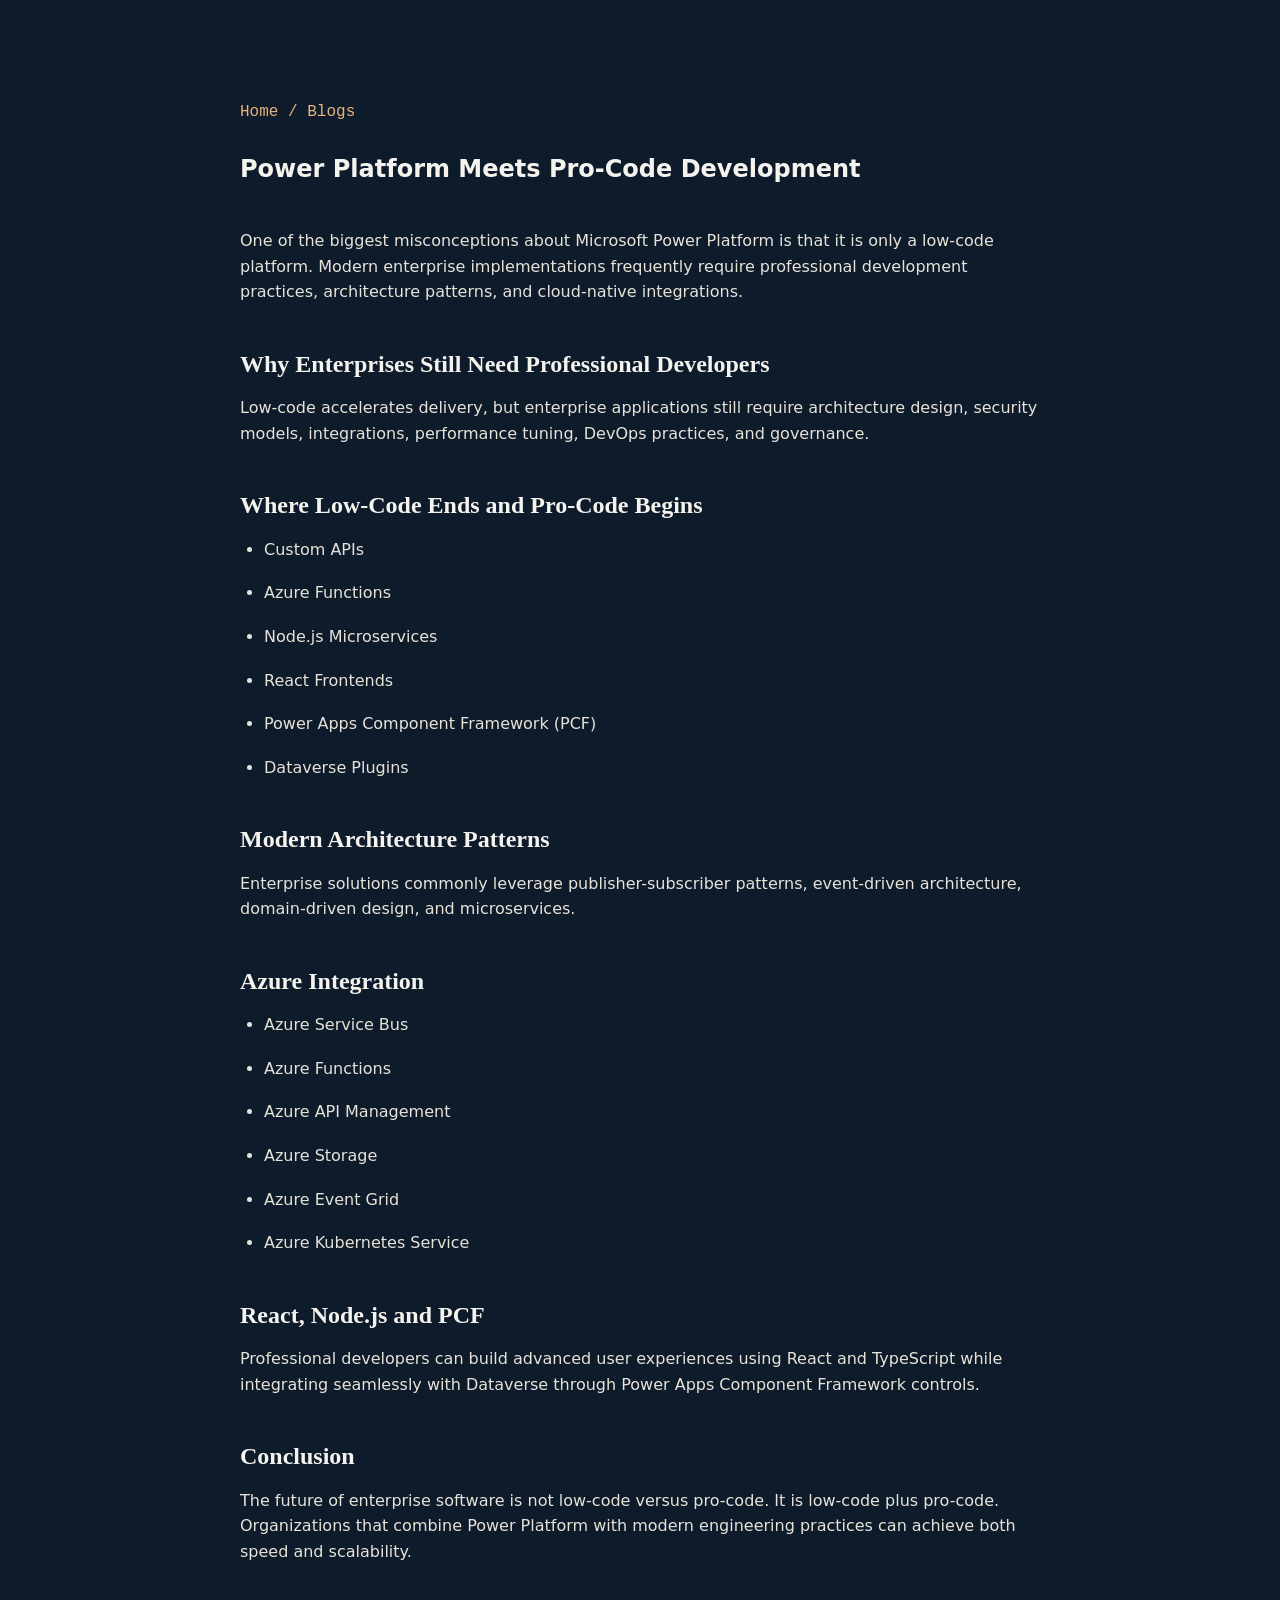
==== blogs/contents/blog-powerplatform-procode.html @ e81e3c14 "main: blogs added" ====
<!doctype html>
<html lang="en">
  <head>
    <meta charset="UTF-8" />
    <meta name="viewport" content="width=device-width,initial-scale=1" />

    <title>Power Platform Meets Pro-Code Development</title>

    <link rel="stylesheet" href="../../style.css" />
  </head>

  <body>
    <section class="wrap" style="padding-top: 100px">
      <div class="blog-header">
        <div class="blog-breadcrumb">
          <a href="../../index.html">Home</a> /
          <a href="../index.html">Blogs</a>
        </div>

        <h1 class="section-title">Power Platform Meets Pro-Code Development</h1>
      </div>

      <article class="blog-content">
        <p>
          One of the biggest misconceptions about Microsoft Power Platform is
          that it is only a low-code platform. Modern enterprise implementations
          frequently require professional development practices, architecture
          patterns, and cloud-native integrations.
        </p>

        <h2>Why Enterprises Still Need Professional Developers</h2>

        <p>
          Low-code accelerates delivery, but enterprise applications still
          require architecture design, security models, integrations,
          performance tuning, DevOps practices, and governance.
        </p>

        <h2>Where Low-Code Ends and Pro-Code Begins</h2>

        <ul>
          <li>Custom APIs</li>
          <li>Azure Functions</li>
          <li>Node.js Microservices</li>
          <li>React Frontends</li>
          <li>Power Apps Component Framework (PCF)</li>
          <li>Dataverse Plugins</li>
        </ul>

        <h2>Modern Architecture Patterns</h2>

        <p>
          Enterprise solutions commonly leverage publisher-subscriber patterns,
          event-driven architecture, domain-driven design, and microservices.
        </p>

        <h2>Azure Integration</h2>

        <ul>
          <li>Azure Service Bus</li>
          <li>Azure Functions</li>
          <li>Azure API Management</li>
          <li>Azure Storage</li>
          <li>Azure Event Grid</li>
          <li>Azure Kubernetes Service</li>
        </ul>

        <h2>React, Node.js and PCF</h2>

        <p>
          Professional developers can build advanced user experiences using
          React and TypeScript while integrating seamlessly with Dataverse
          through Power Apps Component Framework controls.
        </p>

        <h2>Conclusion</h2>

        <p>
          The future of enterprise software is not low-code versus pro-code. It
          is low-code plus pro-code. Organizations that combine Power Platform
          with modern engineering practices can achieve both speed and
          scalability.
        </p>
      </article>
    </section>
  </body>
</html>
---- style.css ----
:root {
  --ink: #0e1b2b;
  --ink-soft: #16263a;
  --surface: #1b2c42;
  --paper: #f5f3ee;
  --paper-dim: #e7e3d9;
  --copper: #d98e45;
  --copper-soft: #e8b27c;
  --slate: #5c6b80;
  --muted: #8a93a0;
  --line: rgba(245, 243, 238, 0.12);

  --font-display: "Fraunces", serif;
  --font-body: "Inter", system-ui, sans-serif;
  --font-mono: "JetBrains Mono", monospace;

  --maxw: 1100px;
}

* {
  margin: 0;
  padding: 0;
  box-sizing: border-box;
}

html {
  scroll-behavior: smooth;
}

@media (prefers-reduced-motion: reduce) {
  html {
    scroll-behavior: auto;
  }
  * {
    animation-duration: 0.01ms !important;
    animation-iteration-count: 1 !important;
    transition-duration: 0.01ms !important;
    scroll-behavior: auto !important;
  }
}

body {
  background: var(--ink);
  color: var(--paper);
  font-family: var(--font-body);
  line-height: 1.6;
  -webkit-font-smoothing: antialiased;
  overflow-x: hidden;
}

a {
  color: inherit;
  text-decoration: none;
}

::selection {
  background: var(--copper);
  color: var(--ink);
}

:focus-visible {
  outline: 2px solid var(--copper);
  outline-offset: 3px;
  border-radius: 2px;
}

/* ---------- layout shell ---------- */
.wrap {
  max-width: var(--maxw);
  margin: 0 auto;
  padding: 0 32px;
  position: relative;
}

section {
  position: relative;
  padding: 120px 0 0;
}
section:first-of-type {
  padding-top: 0;
}
section:last-of-type {
  padding-bottom: 140px;
}

/* trace line signature element */
.trace-rail {
  position: absolute;
  left: 0;
  top: 0;
  width: 2px;
  height: 100%;
  background: var(--line);
  z-index: 0;
}
.trace-rail::after {
  content: "";
  position: absolute;
  left: -2px;
  top: 0;
  width: 6px;
  height: 90px;
  background: linear-gradient(
    to bottom,
    transparent,
    var(--copper) 50%,
    transparent
  );
  opacity: 0;
  filter: blur(1px);
  animation: pulse-travel 7s ease-in-out infinite;
}
@keyframes pulse-travel {
  0% {
    top: -90px;
    opacity: 0;
  }
  8% {
    opacity: 0.9;
  }
  45% {
    opacity: 0.9;
  }
  55% {
    opacity: 0;
  }
  100% {
    top: -90px;
    opacity: 0;
  }
}

.node-dot {
  position: absolute;
  left: -5px;
  top: 6px;
  width: 12px;
  height: 12px;
  border-radius: 50%;
  background: var(--ink);
  border: 2px solid var(--copper);
  z-index: 2;
}

.section-inner {
  padding-left: 36px;
}

/* ---------- nav ---------- */
header.site-nav {
  position: fixed;
  top: 0;
  left: 0;
  right: 0;
  z-index: 50;
  background: rgba(14, 27, 43, 0.82);
  backdrop-filter: blur(10px);
  border-bottom: 1px solid var(--line);
}
.nav-inner {
  max-width: var(--maxw);
  margin: 0 auto;
  padding: 18px 32px;
  display: flex;
  justify-content: space-between;
  align-items: center;
}
.nav-mark {
  font-family: var(--font-mono);
  font-size: 13px;
  letter-spacing: 0.06em;
  color: var(--copper-soft);
}
.nav-links {
  display: flex;
  gap: 32px;
  font-family: var(--font-mono);
  font-size: 12.5px;
  letter-spacing: 0.04em;
  text-transform: uppercase;
}
.nav-links a {
  color: var(--muted);
  transition: color 0.2s ease;
  position: relative;
}
.nav-links a:hover {
  color: var(--paper);
}
.nav-toggle {
  display: none;
}

/* ---------- hero ---------- */
.hero {
  min-height: 100vh;
  display: flex;
  flex-direction: column;
  justify-content: center;
  padding-top: 110px;
  padding-bottom: 80px;
}

.eyebrow {
  font-family: var(--font-mono);
  font-size: 13px;
  letter-spacing: 0.12em;
  text-transform: uppercase;
  color: var(--copper);
  display: flex;
  align-items: center;
  gap: 10px;
  margin-bottom: 28px;
  opacity: 0;
  animation: rise 0.8s ease 0.1s forwards;
}
.eyebrow::before {
  content: "";
  width: 7px;
  height: 7px;
  border-radius: 50%;
  background: var(--copper);
  box-shadow: 0 0 0 4px rgba(217, 142, 69, 0.18);
}

h1.hero-name {
  font-family: var(--font-display);
  font-weight: 500;
  font-size: clamp(48px, 8vw, 92px);
  line-height: 1.02;
  letter-spacing: -0.01em;
  color: var(--paper);
  opacity: 0;
  animation: rise 0.9s ease 0.25s forwards;
}
h1.hero-name em {
  font-style: italic;
  color: var(--copper-soft);
  font-weight: 500;
}

.hero-role {
  font-family: var(--font-body);
  font-weight: 500;
  font-size: clamp(18px, 2.4vw, 24px);
  color: var(--slate);
  margin-top: 18px;
  max-width: 620px;
  opacity: 0;
  animation: rise 0.9s ease 0.4s forwards;
}
.hero-role strong {
  color: var(--paper);
  font-weight: 600;
}

.hero-desc {
  margin-top: 24px;
  max-width: 560px;
  color: var(--muted);
  font-size: 16px;
  opacity: 0;
  animation: rise 0.9s ease 0.55s forwards;
}

.hero-actions {
  margin-top: 40px;
  display: flex;
  gap: 16px;
  flex-wrap: wrap;
  opacity: 0;
  animation: rise 0.9s ease 0.7s forwards;
}

@keyframes rise {
  from {
    opacity: 0;
    transform: translateY(16px);
  }
  to {
    opacity: 1;
    transform: translateY(0);
  }
}

.btn {
  font-family: var(--font-mono);
  font-size: 13px;
  letter-spacing: 0.03em;
  padding: 14px 26px;
  border-radius: 4px;
  display: inline-flex;
  align-items: center;
  gap: 8px;
  transition:
    transform 0.25s ease,
    background 0.25s ease,
    border-color 0.25s ease;
}
.btn-primary {
  background: var(--copper);
  color: var(--ink);
}
.btn-primary:hover {
  background: var(--copper-soft);
  transform: translateY(-2px);
}
.btn-ghost {
  border: 1px solid var(--line);
  color: var(--paper);
}
.btn-ghost:hover {
  border-color: var(--copper);
  color: var(--copper-soft);
  transform: translateY(-2px);
}

.hero-meta {
  margin-top: 64px;
  display: flex;
  gap: 48px;
  flex-wrap: wrap;
  opacity: 0;
  animation: rise 0.9s ease 0.85s forwards;
}
.meta-item {
  font-family: var(--font-mono);
}
.meta-num {
  font-family: var(--font-display);
  font-size: 34px;
  color: var(--paper);
  font-weight: 500;
}
.meta-label {
  font-size: 11.5px;
  color: var(--muted);
  text-transform: uppercase;
  letter-spacing: 0.08em;
  margin-top: 4px;
}

/* ---------- section headings ---------- */
.section-tag {
  font-family: var(--font-mono);
  font-size: 12.5px;
  letter-spacing: 0.1em;
  text-transform: uppercase;
  color: var(--copper);
  margin-bottom: 14px;
}
h2.section-title {
  font-family: var(--font-display);
  font-weight: 500;
  font-size: clamp(30px, 4vw, 42px);
  color: var(--paper);
  margin-bottom: 48px;
  max-width: 640px;
}

/* ---------- about ---------- */
.about-grid {
  display: grid;
  grid-template-columns: 1.3fr 1fr;
  gap: 60px;
  align-items: start;
  padding-bottom: 60px;
}
.about-text p {
  color: var(--paper-dim);
  font-size: 16.5px;
  margin-bottom: 18px;
  max-width: 560px;
}
.about-text p:last-child {
  margin-bottom: 0;
}

.stack-panel {
  background: var(--surface);
  border: 1px solid var(--line);
  border-radius: 10px;
  padding: 28px;
}
.stack-group {
  margin-bottom: 22px;
}
.stack-group:last-child {
  margin-bottom: 0;
}
.stack-group-label {
  font-family: var(--font-mono);
  font-size: 11px;
  letter-spacing: 0.08em;
  text-transform: uppercase;
  color: var(--muted);
  margin-bottom: 10px;
}
.pill-row {
  display: flex;
  flex-wrap: wrap;
  gap: 8px;
}
.pill {
  font-family: var(--font-mono);
  font-size: 12.5px;
  padding: 6px 12px;
  border-radius: 20px;
  border: 1px solid var(--line);
  color: var(--paper-dim);
  background: rgba(245, 243, 238, 0.03);
}
.pill.accent {
  border-color: rgba(217, 142, 69, 0.4);
  color: var(--copper-soft);
}

/* ---------- experience ---------- */
.job {
  border-top: 1px solid var(--line);
  padding: 36px 0;
  display: grid;
  grid-template-columns: 230px 1fr;
  gap: 36px;
}
.job:first-of-type {
  border-top: none;
  padding-top: 0;
}

.job-period {
  font-family: var(--font-mono);
  font-size: 13px;
  color: var(--muted);
  line-height: 1.7;
}
.job-period .current-dot {
  display: inline-block;
  width: 6px;
  height: 6px;
  border-radius: 50%;
  background: var(--copper);
  margin-right: 6px;
  box-shadow: 0 0 0 3px rgba(217, 142, 69, 0.2);
}

.job-title {
  font-family: var(--font-display);
  font-size: 23px;
  font-weight: 500;
  color: var(--paper);
}
.job-company {
  font-size: 14.5px;
  color: var(--copper-soft);
  margin-top: 4px;
  margin-bottom: 18px;
}
.job-points {
  list-style: none;
}
.job-points li {
  position: relative;
  padding-left: 20px;
  color: var(--paper-dim);
  font-size: 15px;
  margin-bottom: 12px;
}
.job-points li:last-child {
  margin-bottom: 0;
}
.job-points li::before {
  content: "";
  position: absolute;
  left: 0;
  top: 9px;
  width: 8px;
  height: 1.5px;
  background: var(--copper);
}
.job-points strong {
  color: var(--paper);
  font-weight: 600;
}

.job-empty-points {
  color: var(--muted);
  font-size: 14.5px;
  font-style: italic;
}

/* ---------- projects ---------- */
.project-grid {
  display: grid;
  grid-template-columns: repeat(3, 1fr);
  gap: 24px;
  padding-bottom: 60px;
}
.project-card {
  background: var(--surface);
  border: 1px solid var(--line);
  border-radius: 10px;
  padding: 30px 26px;
  transition:
    transform 0.3s ease,
    border-color 0.3s ease;
  display: flex;
  flex-direction: column;
}
.project-card:hover {
  transform: translateY(-4px);
  border-color: rgba(217, 142, 69, 0.4);
}
.project-index {
  font-family: var(--font-mono);
  font-size: 12px;
  color: var(--copper);
  margin-bottom: 16px;
}
.project-title {
  font-family: var(--font-display);
  font-size: 21px;
  font-weight: 500;
  color: var(--paper);
  margin-bottom: 12px;
}
.project-desc {
  color: var(--muted);
  font-size: 14.5px;
  flex-grow: 1;
  margin-bottom: 18px;
}
.project-tags {
  display: flex;
  flex-wrap: wrap;
  gap: 6px;
}
.tag {
  font-family: var(--font-mono);
  font-size: 11px;
  color: var(--slate);
  padding: 4px 9px;
  border: 1px solid var(--line);
  border-radius: 14px;
}

/* ---------- education + extracurricular ---------- */
.two-col {
  display: grid;
  grid-template-columns: 1fr 1fr;
  gap: 60px;
}
.edu-item {
  margin-bottom: 28px;
}
.edu-item:last-child {
  margin-bottom: 0;
}
.edu-degree {
  font-family: var(--font-display);
  font-size: 19px;
  color: var(--paper);
  font-weight: 500;
}
.edu-school {
  font-size: 14.5px;
  color: var(--muted);
  margin-top: 4px;
}
.edu-date {
  font-family: var(--font-mono);
  font-size: 12.5px;
  color: var(--copper-soft);
  margin-top: 6px;
}

.activity-item {
  border-top: 1px solid var(--line);
  padding: 18px 0;
}
.activity-item:first-child {
  border-top: none;
  padding-top: 0;
}
.activity-title {
  font-weight: 600;
  color: var(--paper);
  font-size: 15px;
  margin-bottom: 4px;
}
.activity-desc {
  color: var(--muted);
  font-size: 14px;
}

/* ---------- contact / footer ---------- */
.contact-panel {
  background: linear-gradient(135deg, var(--surface), var(--ink-soft));
  border: 1px solid var(--line);
  border-radius: 14px;
  padding: 56px;
  text-align: left;
}
.contact-panel h2 {
  font-family: var(--font-display);
  font-size: clamp(28px, 4vw, 40px);
  font-weight: 500;
  color: var(--paper);
  margin-bottom: 16px;
  max-width: 520px;
}
.contact-panel p {
  color: var(--muted);
  max-width: 480px;
  margin-bottom: 32px;
}
.contact-links {
  display: flex;
  gap: 16px;
  flex-wrap: wrap;
}

footer {
  margin-top: 90px;
  padding: 28px 0 50px;
  display: flex;
  justify-content: space-between;
  align-items: center;
  border-top: 1px solid var(--line);
  font-family: var(--font-mono);
  font-size: 12px;
  color: var(--muted);
  flex-wrap: wrap;
  gap: 12px;
}

/* ---------- reveal on scroll ---------- */
.reveal {
  opacity: 0;
  transform: translateY(24px);
  transition:
    opacity 0.7s ease,
    transform 0.7s ease;
}
.reveal.in {
  opacity: 1;
  transform: translateY(0);
}

/* ---------- responsive ---------- */
@media (max-width: 880px) {
  .about-grid,
  .two-col {
    grid-template-columns: 1fr;
    gap: 40px;
  }
  .project-grid {
    grid-template-columns: 1fr 1fr;
    gap: 18px;
  }
  .job {
    grid-template-columns: 1fr;
    gap: 10px;
  }
  .contact-panel {
    padding: 40px 28px;
  }
}

@media (max-width: 680px) {
  .wrap {
    padding: 0 20px;
  }
  section {
    padding-top: 90px;
  }
  .section-inner {
    padding-left: 26px;
  }
  .nav-links {
    position: fixed;
    top: 64px;
    left: 0;
    right: 0;
    background: var(--ink);
    flex-direction: column;
    gap: 0;
    padding: 8px 20px 20px;
    border-bottom: 1px solid var(--line);
    transform: translateY(-110%);
    transition: transform 0.3s ease;
    z-index: 60;
  }
  .nav-links.open {
    transform: translateY(0);
  }
  .nav-links a {
    padding: 14px 0;
    border-bottom: 1px solid var(--line);
  }
  .nav-toggle {
    display: flex;
    flex-direction: column;
    gap: 5px;
    background: none;
    border: none;
    cursor: pointer;
    padding: 6px;
    position: relative;
    z-index: 61;
  }
  .nav-toggle span {
    width: 22px;
    height: 1.5px;
    background: var(--paper);
    transition:
      transform 0.25s ease,
      opacity 0.25s ease;
  }
  .nav-toggle.open span:nth-child(1) {
    transform: translateY(6.5px) rotate(45deg);
  }
  .nav-toggle.open span:nth-child(2) {
    opacity: 0;
  }
  .nav-toggle.open span:nth-child(3) {
    transform: translateY(-6.5px) rotate(-45deg);
  }

  .hero-meta {
    gap: 32px;
  }
  .project-grid {
    grid-template-columns: 1fr;
  }
  .hero-actions {
    flex-direction: column;
    align-items: flex-start;
  }
  .btn {
    width: 100%;
    justify-content: center;
  }
  .contact-links {
    flex-direction: column;
  }
  .contact-links .btn {
    width: 100%;
  }
}

@media (max-width: 420px) {
  h1.hero-name {
    font-size: clamp(38px, 11vw, 56px);
  }
}

.project-card {
  text-decoration: none;
}

.project-card:hover .project-title {
  color: var(--copper-soft);
}

.blog-pagination {
  display: flex;
  justify-content: center;
  gap: 10px;
  margin-top: 40px;
}

.page-btn {
  padding: 10px 16px;
  border: 1px solid var(--line);
  color: var(--paper);
  background: transparent;
  cursor: pointer;
  border-radius: 4px;
}

.page-btn:hover {
  border-color: var(--copper);
}

.blog-layout {
  display: grid;
  gap: 24px;
}

.blog-header {
  max-width: 800px;
  margin: 0 auto 40px;
}

.blog-content {
  max-width: 800px;
  margin: auto;
}

.blog-content h2 {
  margin-top: 40px;
  margin-bottom: 12px;
  color: var(--paper);
  font-family: var(--font-display);
}

.blog-content p,
.blog-content li {
  color: var(--paper-dim);
  margin-bottom: 18px;
}

.blog-content ul {
  padding-left: 24px;
}

.blog-breadcrumb {
  color: var(--copper-soft);
  font-family: var(--font-mono);
  margin-bottom: 24px;
}

.blog-breadcrumb a:hover {
  color: var(--paper);
}
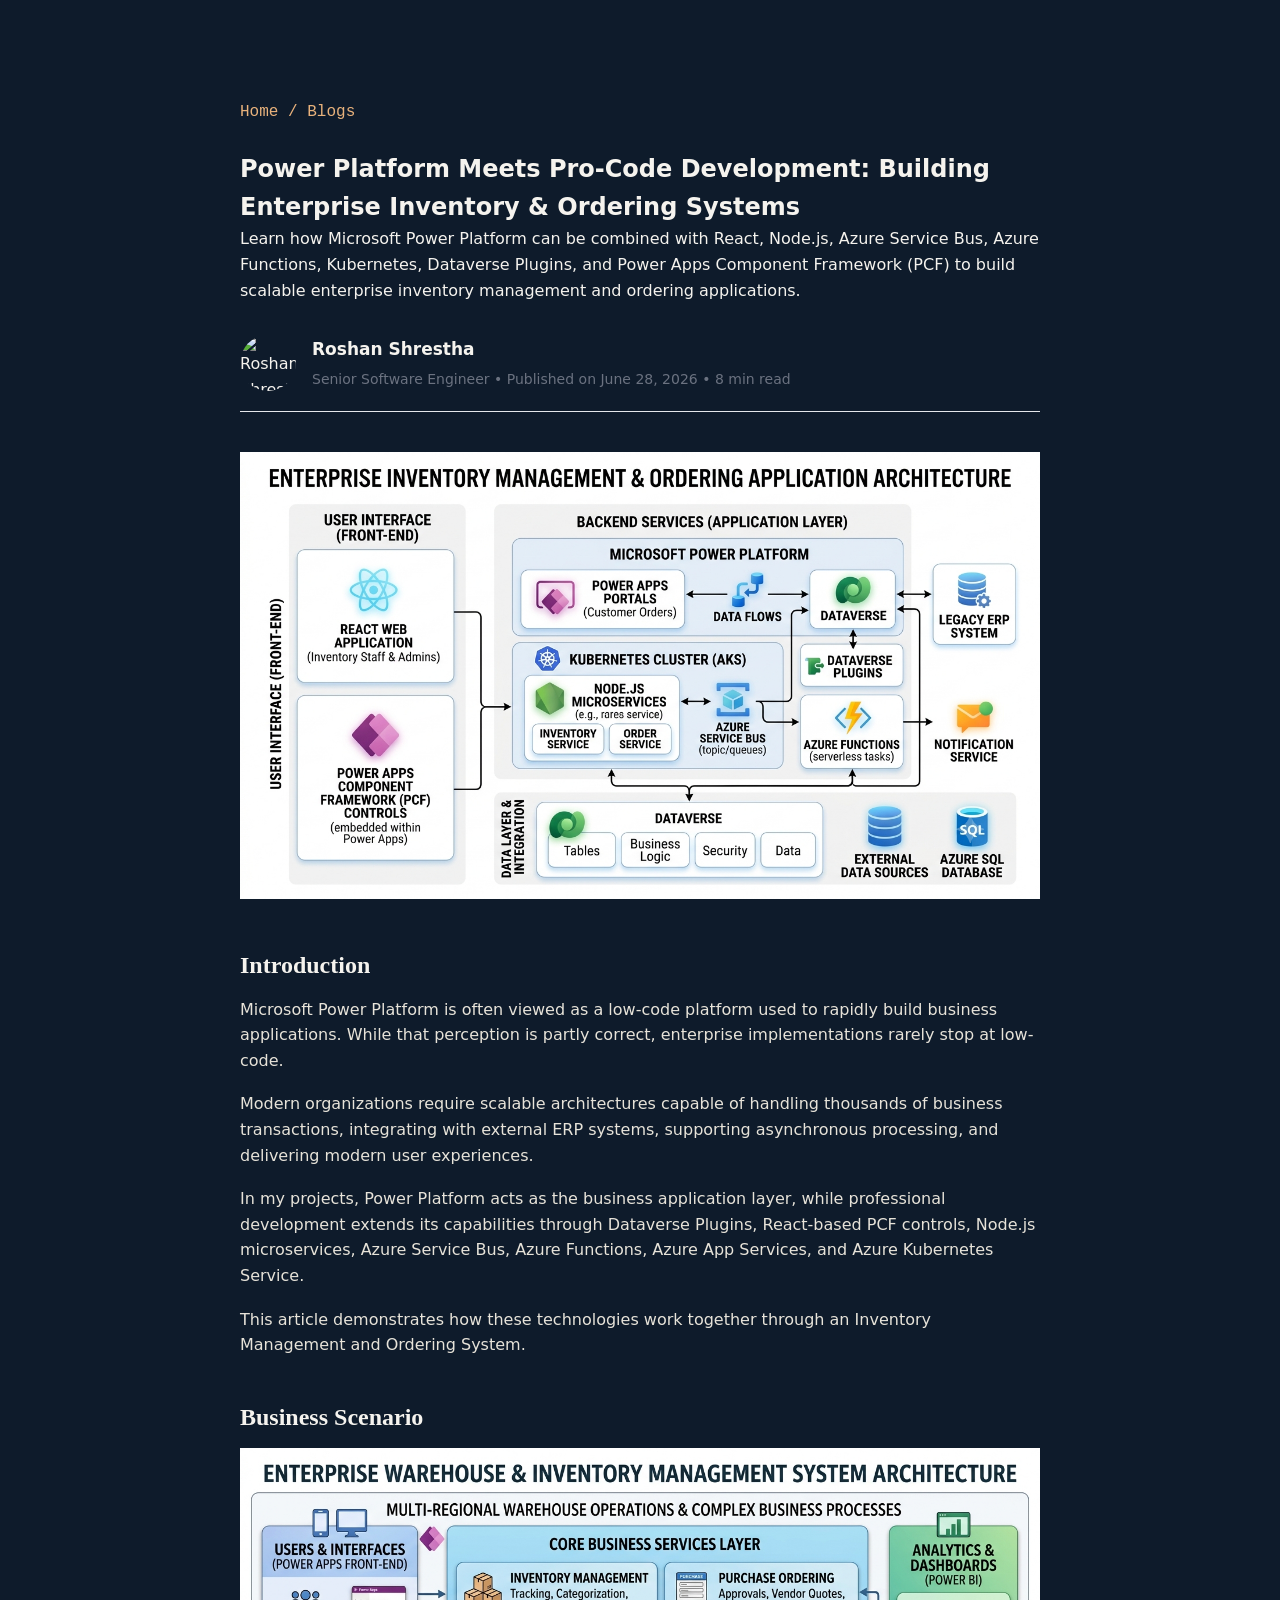
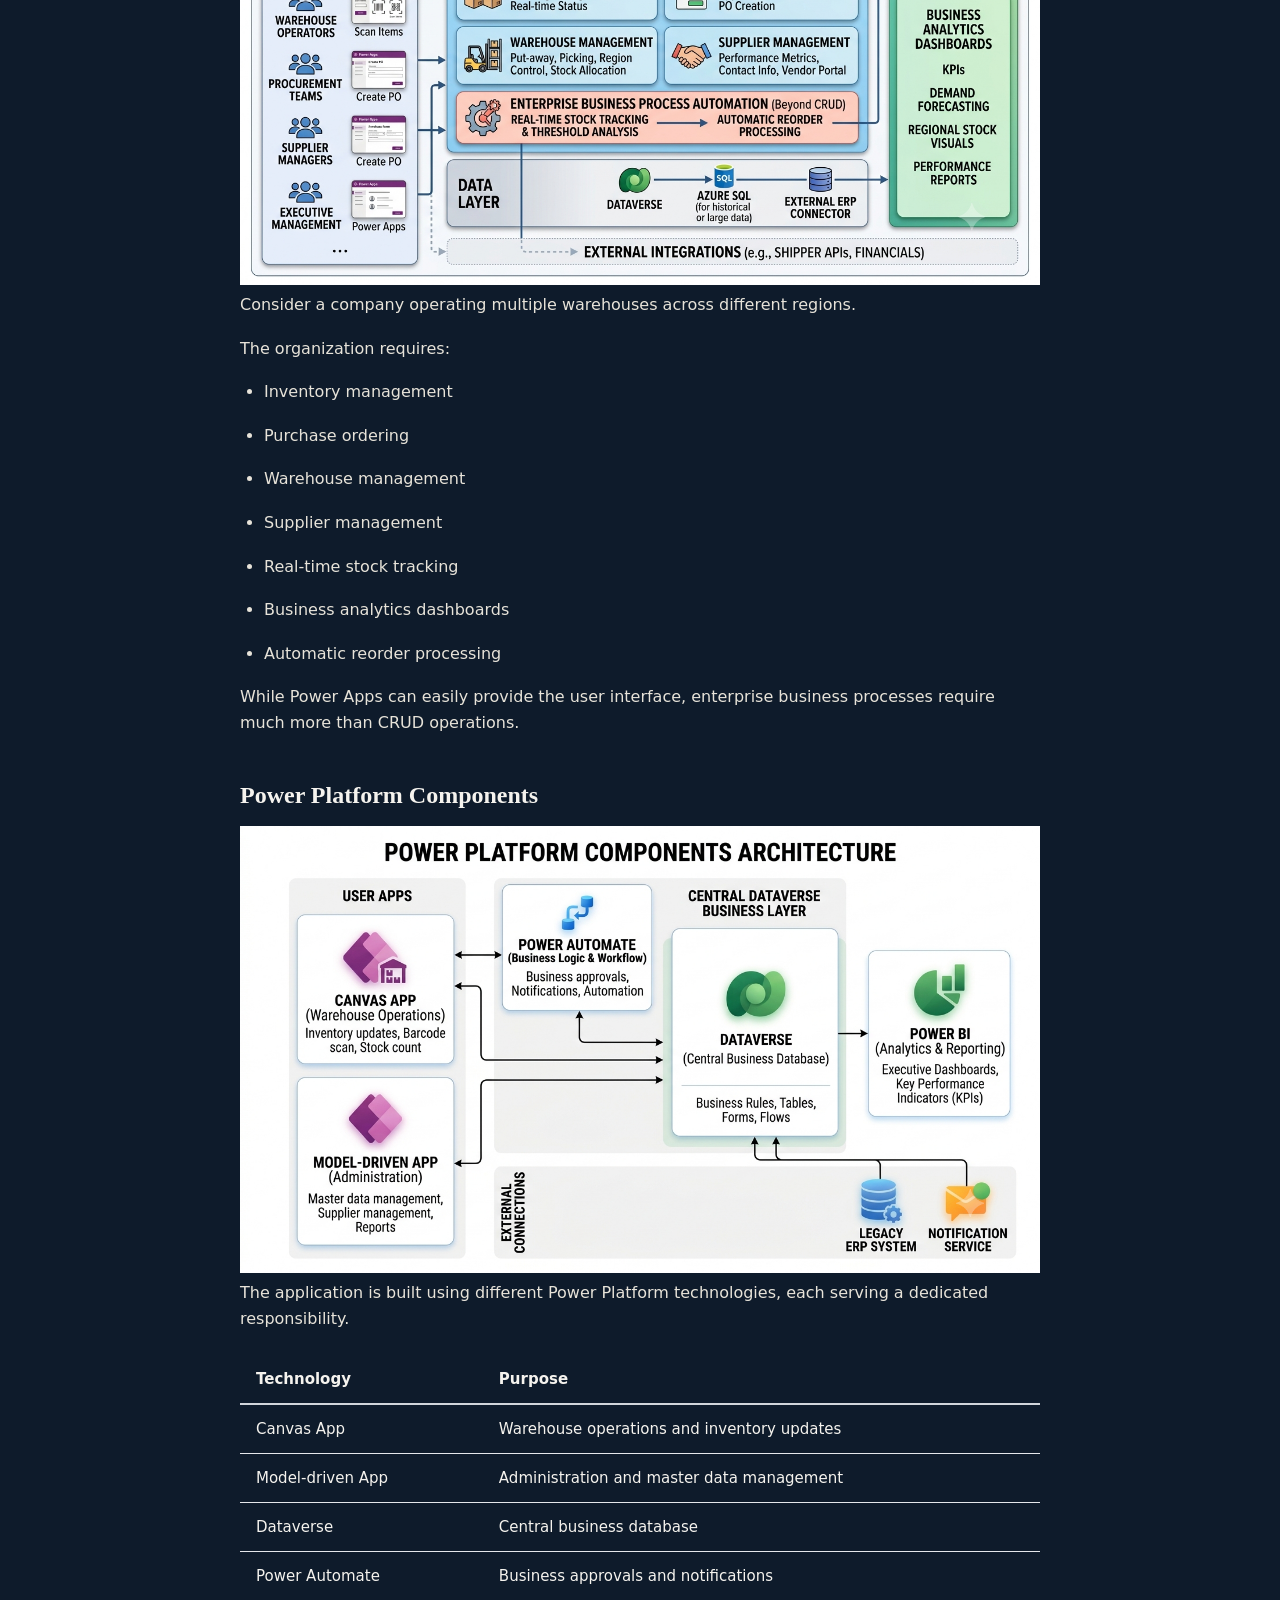
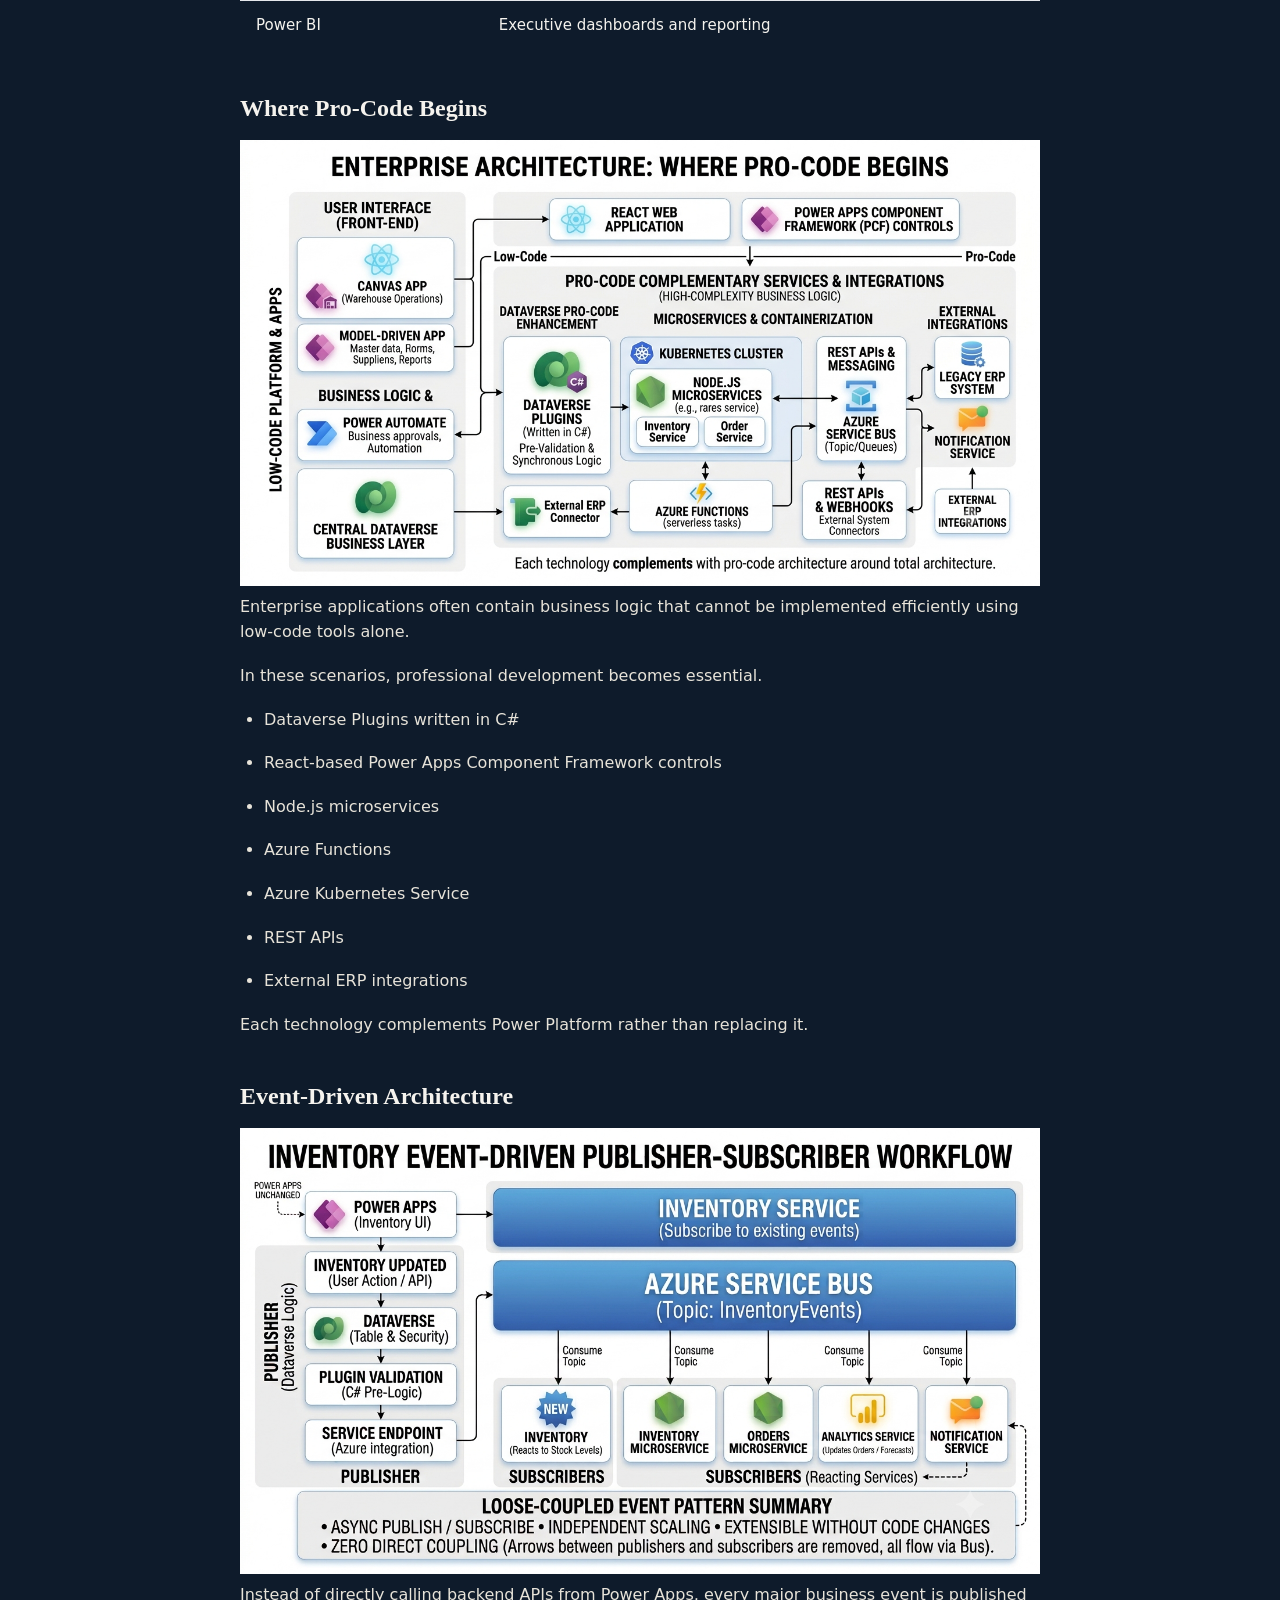
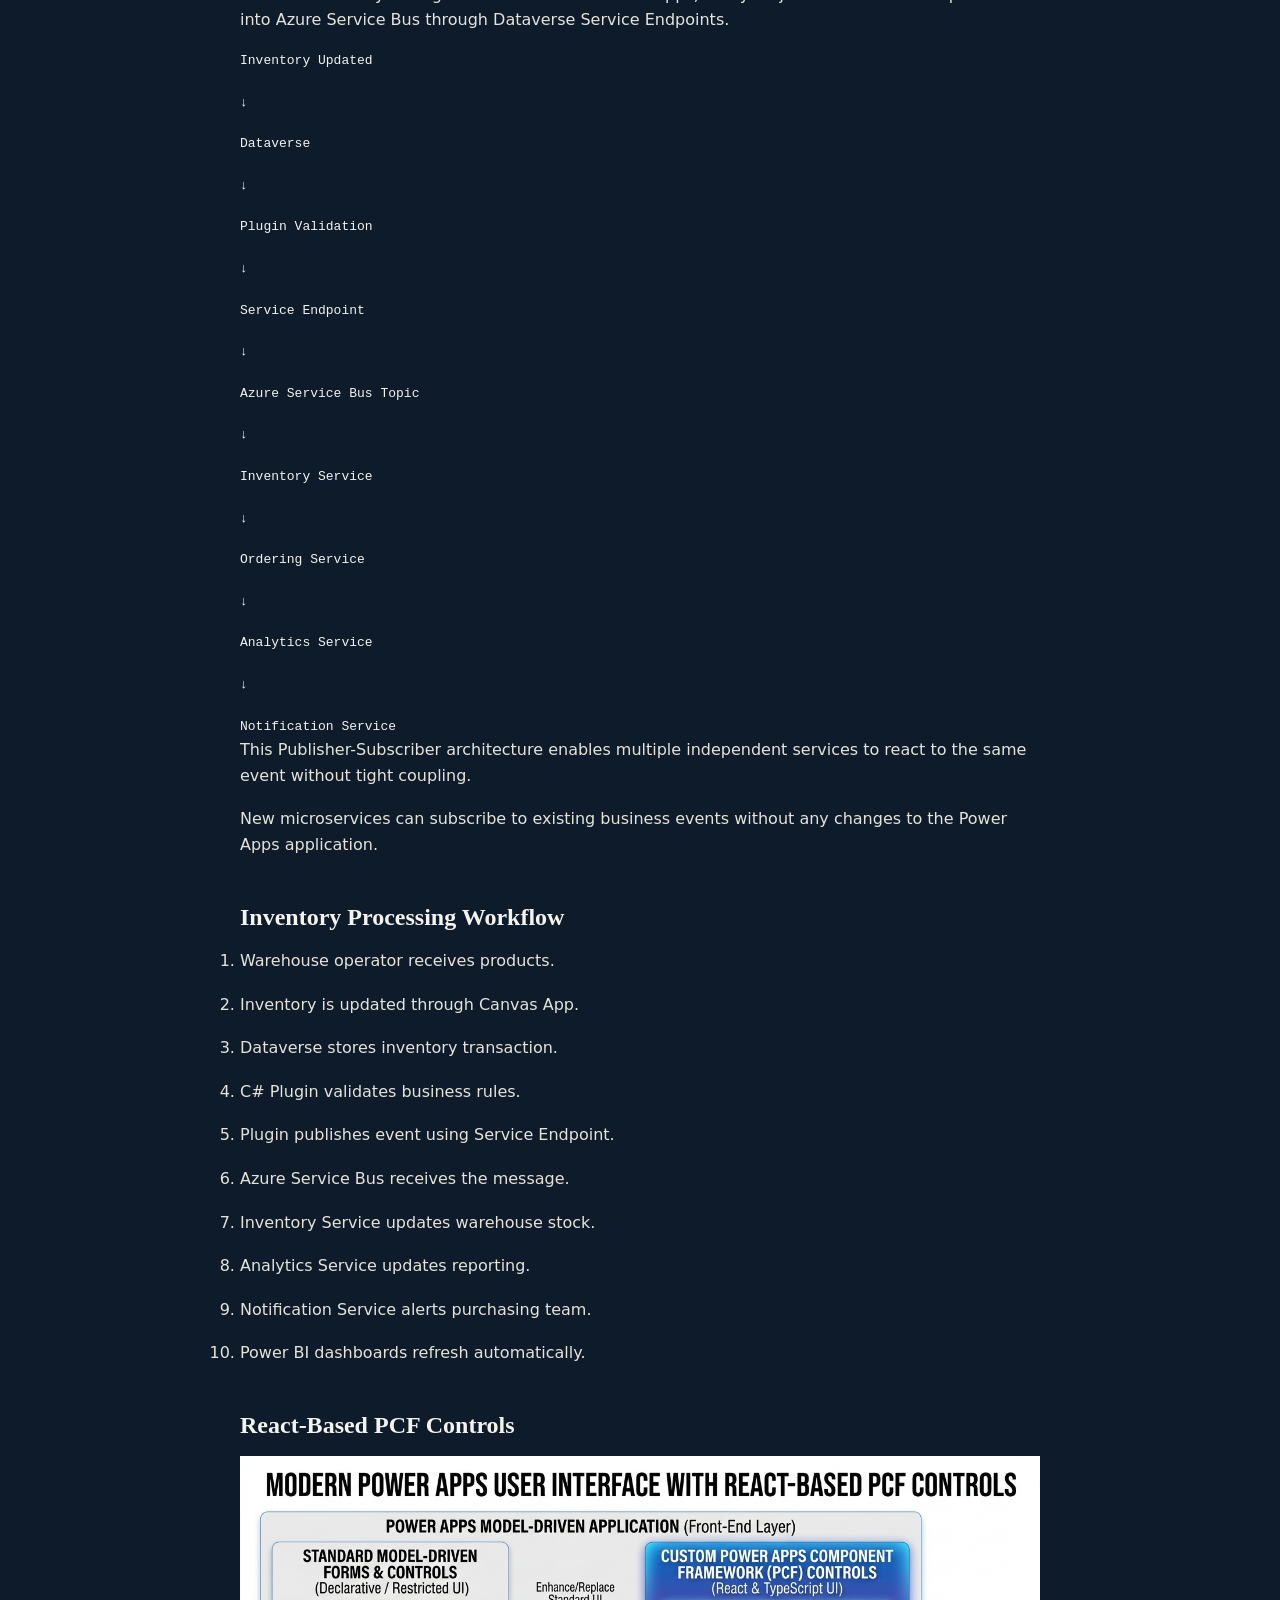
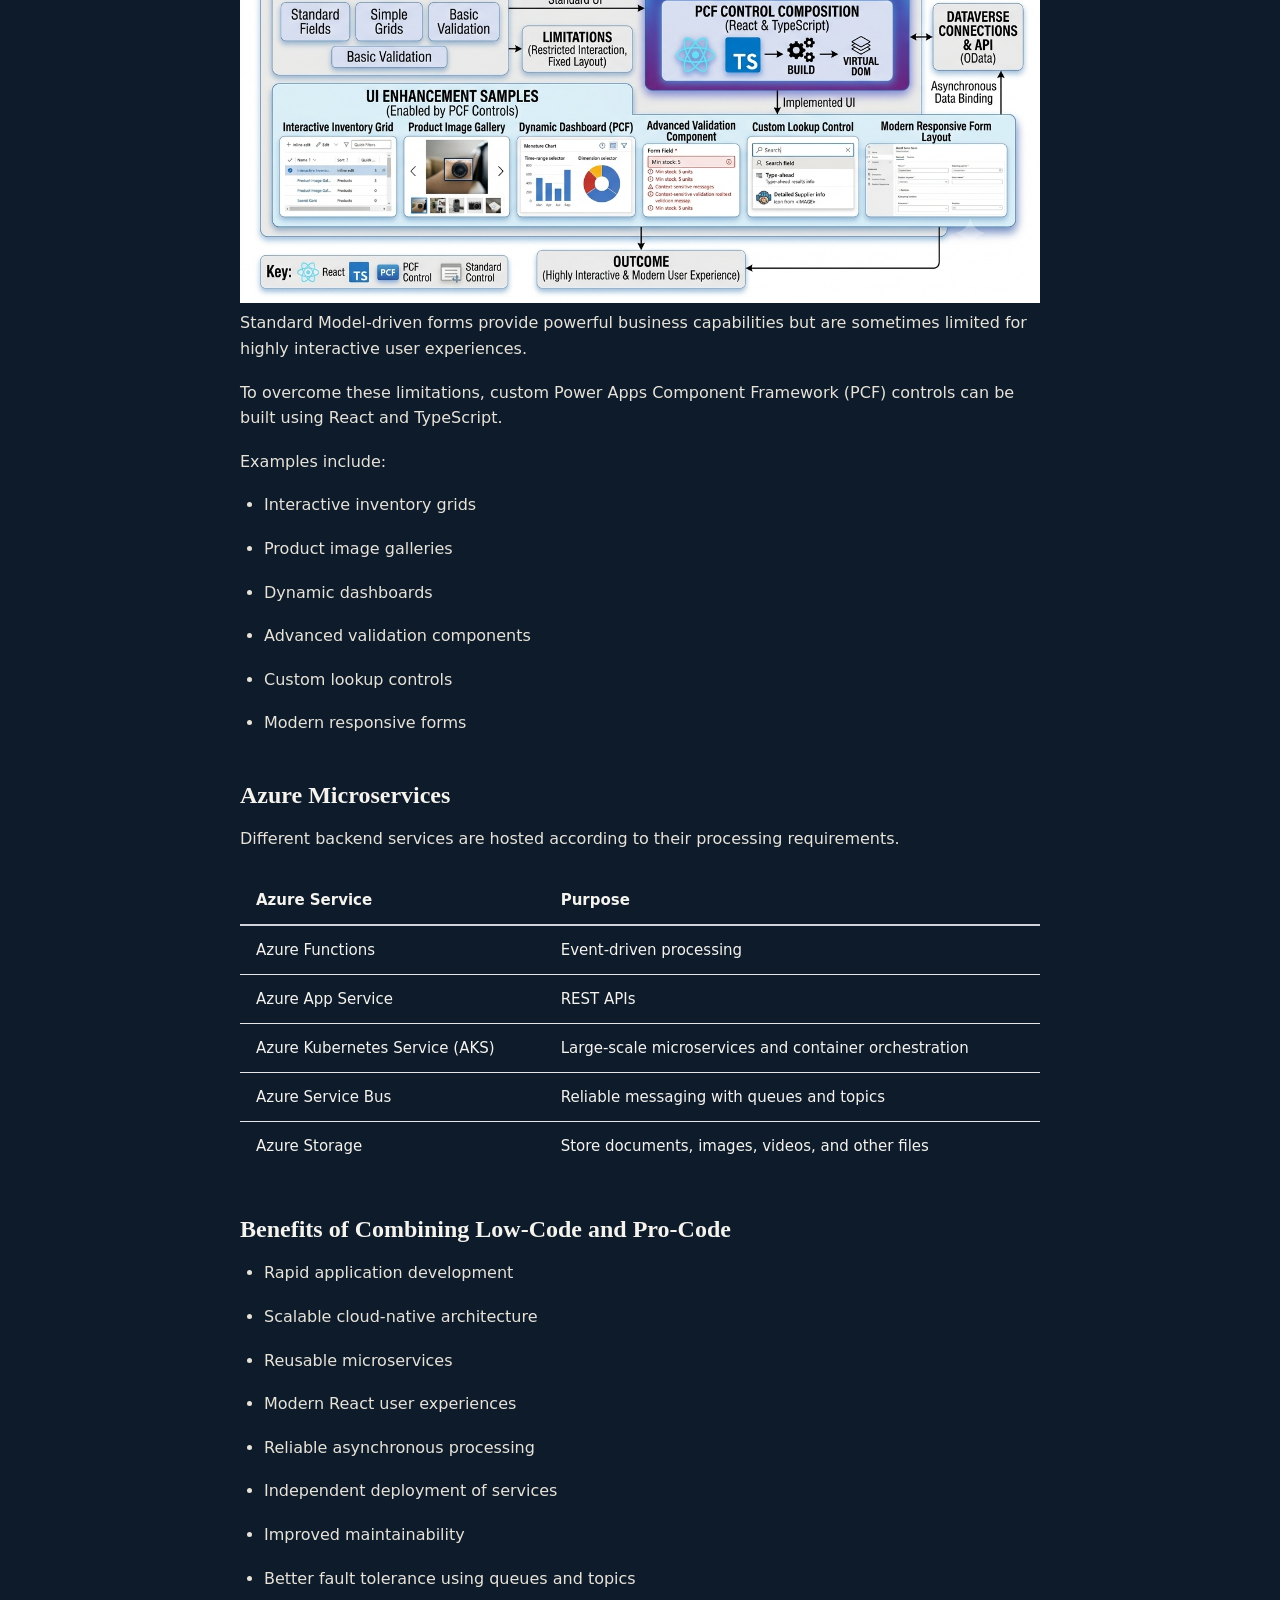
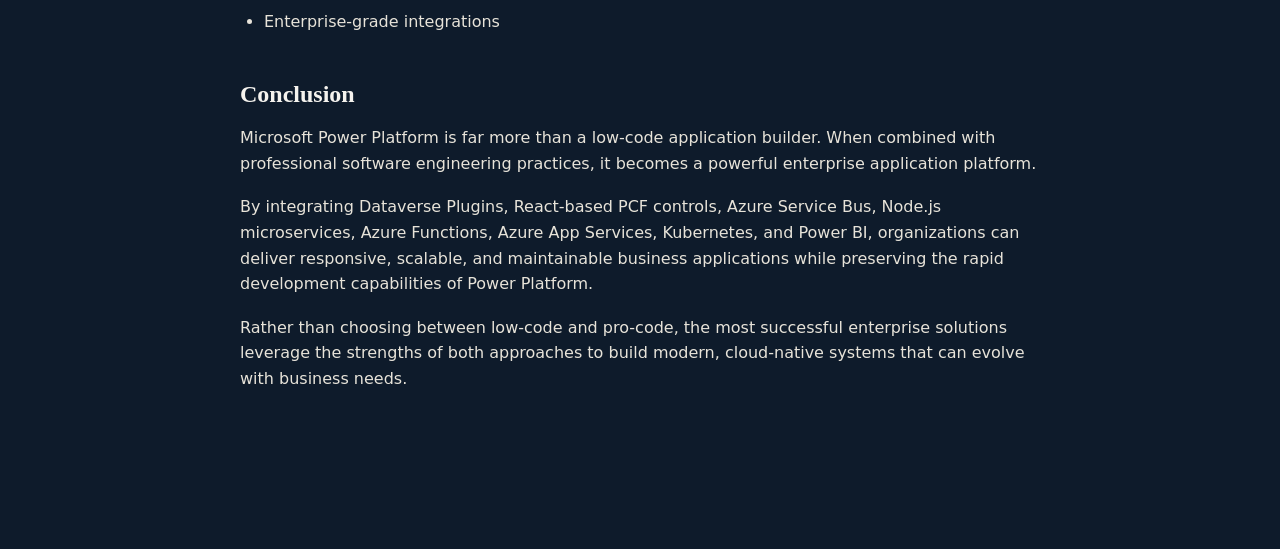
==== commit 63d3b7fe: "main: deploy power apps pro code blog" ====
--- a/blogs/contents/blog-powerplatform-procode.html
+++ b/blogs/contents/blog-powerplatform-procode.html
@@ -2,7 +2,7 @@
 <html lang="en">
   <head>
     <meta charset="UTF-8" />
-    <meta name="viewport" content="width=device-width,initial-scale=1" />
+    <meta name="viewport" content="width=device-width, initial-scale=1.0" />
 
     <title>Power Platform Meets Pro-Code Development</title>
 
@@ -17,69 +17,358 @@
           <a href="../index.html">Blogs</a>
         </div>
 
-        <h1 class="section-title">Power Platform Meets Pro-Code Development</h1>
+        <h1 class="section-title">
+          Power Platform Meets Pro-Code Development: Building Enterprise
+          Inventory & Ordering Systems
+        </h1>
+
+        <p class="blog-description">
+          Learn how Microsoft Power Platform can be combined with React,
+          Node.js, Azure Service Bus, Azure Functions, Kubernetes, Dataverse
+          Plugins, and Power Apps Component Framework (PCF) to build scalable
+          enterprise inventory management and ordering applications.
+        </p>
+        <div class="blog-meta">
+          <div class="blog-author">
+            <img
+              src="https://media.licdn.com/dms/image/v2/D5603AQHTj2CqYYP5kw/profile-displayphoto-crop_800_800/B56Z1MBkIkIMAI-/0/1775096982820?e=1784160000&v=beta&t=hQMkuQ6xEa_GXIFF0c7ir0nVquc-gVBKSbf_k_NvIVM"
+              alt="Roshan Shrestha"
+              class="author-avatar"
+            />
+
+            <div>
+              <p class="author-name">Roshan Shrestha</p>
+              <p class="author-info">
+                Senior Software Engineer • Published on June 28, 2026 • 8 min
+                read
+              </p>
+            </div>
+          </div>
+        </div>
       </div>
 
       <article class="blog-content">
-        <p>
-          One of the biggest misconceptions about Microsoft Power Platform is
-          that it is only a low-code platform. Modern enterprise implementations
-          frequently require professional development practices, architecture
-          patterns, and cloud-native integrations.
-        </p>
-
-        <h2>Why Enterprises Still Need Professional Developers</h2>
-
-        <p>
-          Low-code accelerates delivery, but enterprise applications still
-          require architecture design, security models, integrations,
-          performance tuning, DevOps practices, and governance.
-        </p>
-
-        <h2>Where Low-Code Ends and Pro-Code Begins</h2>
+        <img
+          src="../../assets/power-apps-pro-code.png"
+          alt="Enterprise Power Platform Architecture"
+          width="100%"
+        />
+
+        <h2>Introduction</h2>
+
+        <p>
+          Microsoft Power Platform is often viewed as a low-code platform used
+          to rapidly build business applications. While that perception is
+          partly correct, enterprise implementations rarely stop at low-code.
+        </p>
+
+        <p>
+          Modern organizations require scalable architectures capable of
+          handling thousands of business transactions, integrating with external
+          ERP systems, supporting asynchronous processing, and delivering modern
+          user experiences.
+        </p>
+
+        <p>
+          In my projects, Power Platform acts as the business application layer,
+          while professional development extends its capabilities through
+          Dataverse Plugins, React-based PCF controls, Node.js microservices,
+          Azure Service Bus, Azure Functions, Azure App Services, and Azure
+          Kubernetes Service.
+        </p>
+
+        <p>
+          This article demonstrates how these technologies work together through
+          an Inventory Management and Ordering System.
+        </p>
+
+        <h2>Business Scenario</h2>
+
+        <img
+          src="../../assets/inventory-management-diagram.png"
+          alt="Inventory Management Application"
+          width="100%"
+        />
+
+        <p>
+          Consider a company operating multiple warehouses across different
+          regions.
+        </p>
+
+        <p>The organization requires:</p>
 
         <ul>
-          <li>Custom APIs</li>
+          <li>Inventory management</li>
+          <li>Purchase ordering</li>
+          <li>Warehouse management</li>
+          <li>Supplier management</li>
+          <li>Real-time stock tracking</li>
+          <li>Business analytics dashboards</li>
+          <li>Automatic reorder processing</li>
+        </ul>
+
+        <p>
+          While Power Apps can easily provide the user interface, enterprise
+          business processes require much more than CRUD operations.
+        </p>
+
+        <h2>Power Platform Components</h2>
+
+        <img
+          src="../../assets/power-apps-components.png"
+          alt="Power Platform Components"
+          width="100%"
+        />
+
+        <p>
+          The application is built using different Power Platform technologies,
+          each serving a dedicated responsibility.
+        </p>
+
+        <table class="tech-table">
+          <thead>
+            <tr>
+              <th>Technology</th>
+              <th>Purpose</th>
+            </tr>
+          </thead>
+
+          <tbody>
+            <tr>
+              <td>Canvas App</td>
+              <td>Warehouse operations and inventory updates</td>
+            </tr>
+
+            <tr>
+              <td>Model-driven App</td>
+              <td>Administration and master data management</td>
+            </tr>
+
+            <tr>
+              <td>Dataverse</td>
+              <td>Central business database</td>
+            </tr>
+
+            <tr>
+              <td>Power Automate</td>
+              <td>Business approvals and notifications</td>
+            </tr>
+
+            <tr>
+              <td>Power BI</td>
+              <td>Executive dashboards and reporting</td>
+            </tr>
+          </tbody>
+        </table>
+
+        <h2>Where Pro-Code Begins</h2>
+
+        <img
+          src="../../assets/pro-code-begins.png"
+          alt="Professional Development"
+          width="100%"
+        />
+
+        <p>
+          Enterprise applications often contain business logic that cannot be
+          implemented efficiently using low-code tools alone.
+        </p>
+
+        <p>In these scenarios, professional development becomes essential.</p>
+
+        <ul>
+          <li>Dataverse Plugins written in C#</li>
+          <li>React-based Power Apps Component Framework controls</li>
+          <li>Node.js microservices</li>
           <li>Azure Functions</li>
-          <li>Node.js Microservices</li>
-          <li>React Frontends</li>
-          <li>Power Apps Component Framework (PCF)</li>
-          <li>Dataverse Plugins</li>
+          <li>Azure Kubernetes Service</li>
+          <li>REST APIs</li>
+          <li>External ERP integrations</li>
         </ul>
 
-        <h2>Modern Architecture Patterns</h2>
-
-        <p>
-          Enterprise solutions commonly leverage publisher-subscriber patterns,
-          event-driven architecture, domain-driven design, and microservices.
-        </p>
-
-        <h2>Azure Integration</h2>
+        <p>
+          Each technology complements Power Platform rather than replacing it.
+        </p>
+
+        <h2>Event-Driven Architecture</h2>
+
+        <img
+          src="../../assets/pub-sub-arch.png"
+          alt="Event Driven Architecture"
+          width="100%"
+        />
+
+        <p>
+          Instead of directly calling backend APIs from Power Apps, every major
+          business event is published into Azure Service Bus through Dataverse
+          Service Endpoints.
+        </p>
+
+        <pre>
+Inventory Updated
+
+↓
+
+Dataverse
+
+↓
+
+Plugin Validation
+
+↓
+
+Service Endpoint
+
+↓
+
+Azure Service Bus Topic
+
+↓
+
+Inventory Service
+
+↓
+
+Ordering Service
+
+↓
+
+Analytics Service
+
+↓
+
+Notification Service
+</pre
+        >
+
+        <p>
+          This Publisher-Subscriber architecture enables multiple independent
+          services to react to the same event without tight coupling.
+        </p>
+
+        <p>
+          New microservices can subscribe to existing business events without
+          any changes to the Power Apps application.
+        </p>
+
+        <h2>Inventory Processing Workflow</h2>
+
+        <ol>
+          <li>Warehouse operator receives products.</li>
+          <li>Inventory is updated through Canvas App.</li>
+          <li>Dataverse stores inventory transaction.</li>
+          <li>C# Plugin validates business rules.</li>
+          <li>Plugin publishes event using Service Endpoint.</li>
+          <li>Azure Service Bus receives the message.</li>
+          <li>Inventory Service updates warehouse stock.</li>
+          <li>Analytics Service updates reporting.</li>
+          <li>Notification Service alerts purchasing team.</li>
+          <li>Power BI dashboards refresh automatically.</li>
+        </ol>
+
+        <h2>React-Based PCF Controls</h2>
+
+        <img src="../../assets/pcf-sample.png" alt="React PCF" width="100%" />
+
+        <p>
+          Standard Model-driven forms provide powerful business capabilities but
+          are sometimes limited for highly interactive user experiences.
+        </p>
+
+        <p>
+          To overcome these limitations, custom Power Apps Component Framework
+          (PCF) controls can be built using React and TypeScript.
+        </p>
+
+        <p>Examples include:</p>
 
         <ul>
-          <li>Azure Service Bus</li>
-          <li>Azure Functions</li>
-          <li>Azure API Management</li>
-          <li>Azure Storage</li>
-          <li>Azure Event Grid</li>
-          <li>Azure Kubernetes Service</li>
+          <li>Interactive inventory grids</li>
+          <li>Product image galleries</li>
+          <li>Dynamic dashboards</li>
+          <li>Advanced validation components</li>
+          <li>Custom lookup controls</li>
+          <li>Modern responsive forms</li>
         </ul>
 
-        <h2>React, Node.js and PCF</h2>
-
-        <p>
-          Professional developers can build advanced user experiences using
-          React and TypeScript while integrating seamlessly with Dataverse
-          through Power Apps Component Framework controls.
-        </p>
+        <h2>Azure Microservices</h2>
+
+        <p>
+          Different backend services are hosted according to their processing
+          requirements.
+        </p>
+
+        <table class="tech-table">
+          <thead>
+            <tr>
+              <th>Azure Service</th>
+              <th>Purpose</th>
+            </tr>
+          </thead>
+
+          <tbody>
+            <tr>
+              <td>Azure Functions</td>
+              <td>Event-driven processing</td>
+            </tr>
+
+            <tr>
+              <td>Azure App Service</td>
+              <td>REST APIs</td>
+            </tr>
+
+            <tr>
+              <td>Azure Kubernetes Service (AKS)</td>
+              <td>Large-scale microservices and container orchestration</td>
+            </tr>
+
+            <tr>
+              <td>Azure Service Bus</td>
+              <td>Reliable messaging with queues and topics</td>
+            </tr>
+
+            <tr>
+              <td>Azure Storage</td>
+              <td>Store documents, images, videos, and other files</td>
+            </tr>
+          </tbody>
+        </table>
+
+        <h2>Benefits of Combining Low-Code and Pro-Code</h2>
+
+        <ul>
+          <li>Rapid application development</li>
+          <li>Scalable cloud-native architecture</li>
+          <li>Reusable microservices</li>
+          <li>Modern React user experiences</li>
+          <li>Reliable asynchronous processing</li>
+          <li>Independent deployment of services</li>
+          <li>Improved maintainability</li>
+          <li>Better fault tolerance using queues and topics</li>
+          <li>Enterprise-grade integrations</li>
+        </ul>
 
         <h2>Conclusion</h2>
 
         <p>
-          The future of enterprise software is not low-code versus pro-code. It
-          is low-code plus pro-code. Organizations that combine Power Platform
-          with modern engineering practices can achieve both speed and
-          scalability.
+          Microsoft Power Platform is far more than a low-code application
+          builder. When combined with professional software engineering
+          practices, it becomes a powerful enterprise application platform.
+        </p>
+
+        <p>
+          By integrating Dataverse Plugins, React-based PCF controls, Azure
+          Service Bus, Node.js microservices, Azure Functions, Azure App
+          Services, Kubernetes, and Power BI, organizations can deliver
+          responsive, scalable, and maintainable business applications while
+          preserving the rapid development capabilities of Power Platform.
+        </p>
+
+        <p>
+          Rather than choosing between low-code and pro-code, the most
+          successful enterprise solutions leverage the strengths of both
+          approaches to build modern, cloud-native systems that can evolve with
+          business needs.
         </p>
       </article>
     </section>
--- a/style.css
+++ b/style.css
@@ -824,3 +824,60 @@
 .blog-breadcrumb a:hover {
   color: var(--paper);
 }
+
+.tech-table {
+  width: 100%;
+  margin: 24px 0;
+  border-collapse: collapse;
+  font-size: 15px;
+}
+
+.tech-table th,
+.tech-table td {
+  padding: 12px 16px;
+  text-align: left;
+}
+
+.tech-table th {
+  font-weight: 600;
+  border-bottom: 2px solid #d1d5db;
+}
+
+.tech-table td {
+  border-bottom: 1px solid #e5e7eb;
+}
+
+.tech-table tbody tr:last-child td {
+  border-bottom: none;
+}
+
+.blog-meta {
+  margin: 32px 0;
+  padding-bottom: 20px;
+  border-bottom: 1px solid #e5e7eb;
+}
+
+.blog-author {
+  display: flex;
+  align-items: center;
+  gap: 16px;
+}
+
+.author-avatar {
+  width: 56px;
+  height: 56px;
+  border-radius: 50%;
+  object-fit: cover;
+}
+
+.author-name {
+  margin: 0;
+  font-size: 17px;
+  font-weight: 600;
+}
+
+.author-info {
+  margin: 4px 0 0;
+  font-size: 14px;
+  color: #6b7280;
+}
